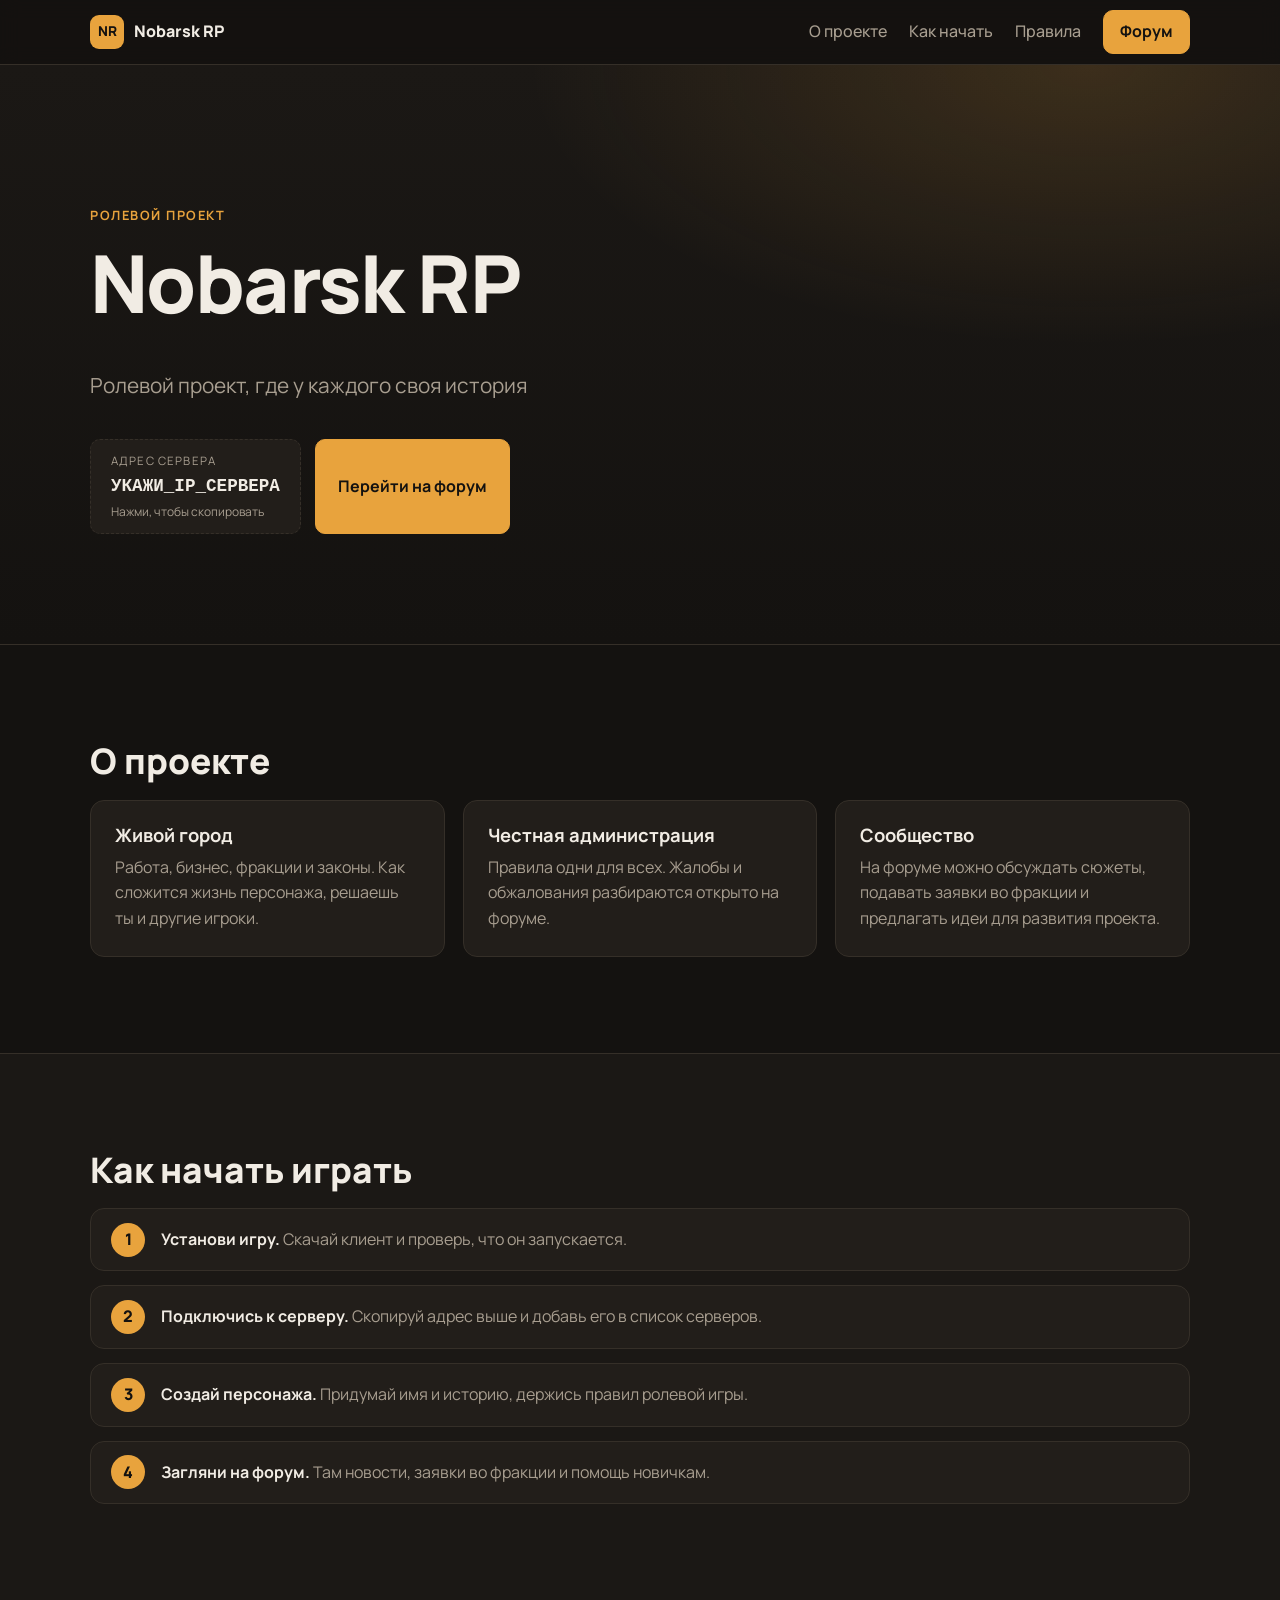
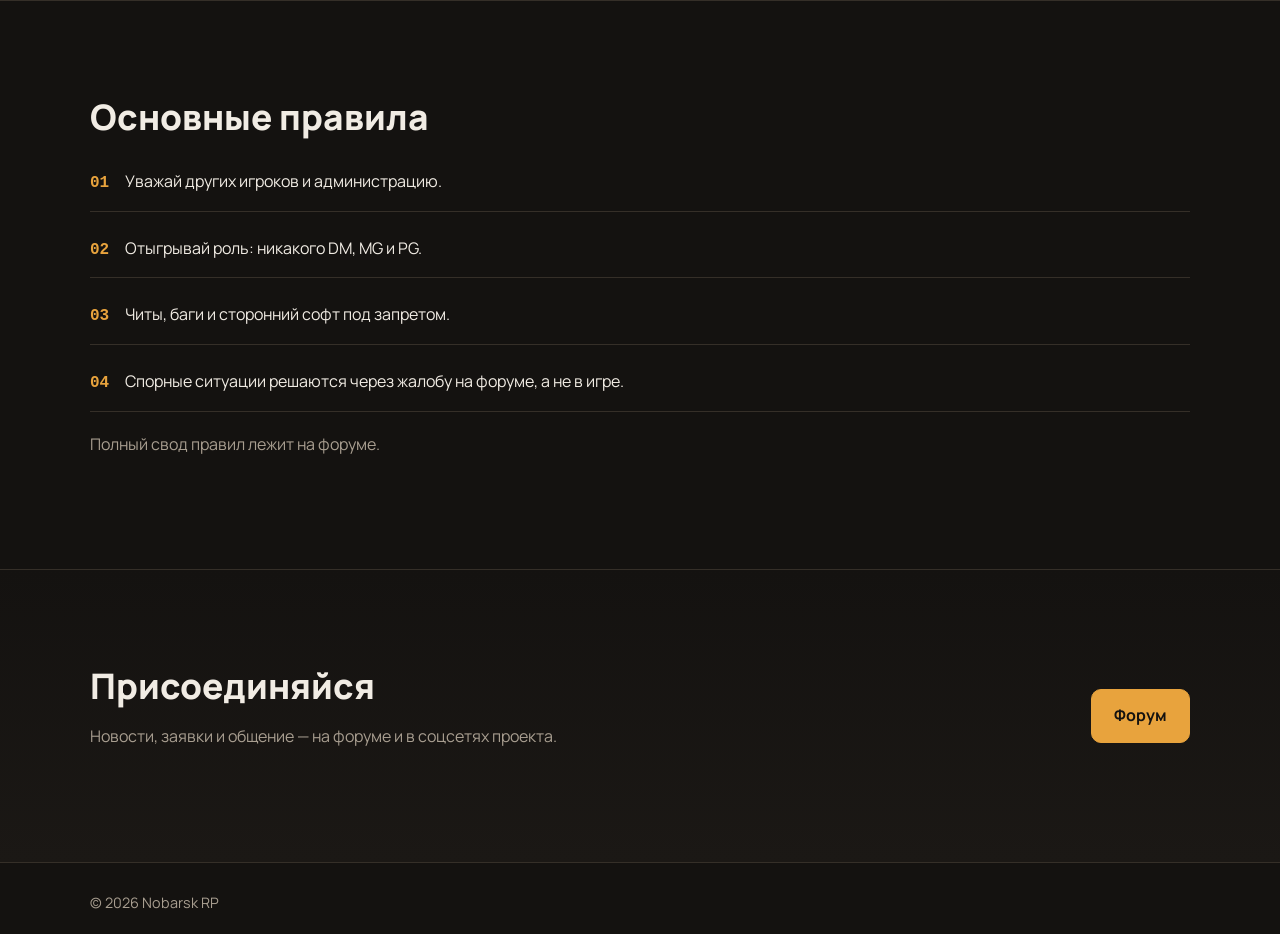
==== index.html @ a3a9c6b5 "Add Nobarsk RP landing page Static site for GitHub Pages: hero with copyable server address, about, " ====
<!doctype html>
<html lang="ru">
<head>
  <meta charset="utf-8">
  <meta name="viewport" content="width=device-width, initial-scale=1">
  <title>Nobarsk RP</title>
  <meta name="description" content="Nobarsk RP — ролевой проект. Правила, как начать играть, форум и сообщество.">
  <link rel="icon" href="data:image/svg+xml,<svg xmlns='http://www.w3.org/2000/svg' viewBox='0 0 32 32'><rect width='32' height='32' rx='7' fill='%23e8a33d'/><text x='16' y='22' font-family='Arial' font-weight='700' font-size='15' text-anchor='middle' fill='%23141210'>NR</text></svg>">
  <link rel="preconnect" href="https://fonts.googleapis.com">
  <link rel="preconnect" href="https://fonts.gstatic.com" crossorigin>
  <link href="https://fonts.googleapis.com/css2?family=Manrope:wght@400;500;700;800&display=swap" rel="stylesheet">
  <link rel="stylesheet" href="styles.css">
  <script src="config.js"></script>
</head>
<body>
  <header class="nav">
    <div class="wrap nav__inner">
      <a class="brand" href="#top"><span class="brand__mark">NR</span><span data-site="name">Nobarsk RP</span></a>
      <nav class="nav__links" aria-label="Разделы">
        <a href="#about">О проекте</a>
        <a href="#start">Как начать</a>
        <a href="#rules">Правила</a>
        <a class="btn btn--small" data-link="forum" href="#">Форум</a>
      </nav>
    </div>
  </header>

  <main id="top">
    <section class="hero">
      <div class="wrap">
        <p class="eyebrow">Ролевой проект</p>
        <h1 data-site="name">Nobarsk RP</h1>
        <p class="hero__lead" data-site="tagline">Ролевой проект, где у каждого своя история</p>
        <div class="hero__actions">
          <button class="ip" type="button" id="copyIp" aria-label="Скопировать адрес сервера">
            <span class="ip__label">Адрес сервера</span>
            <span class="ip__value" data-site="serverIp">—</span>
            <span class="ip__hint" id="copyHint">Нажми, чтобы скопировать</span>
          </button>
          <a class="btn" data-link="forum" href="#">Перейти на форум</a>
        </div>
      </div>
    </section>

    <section id="about" class="section">
      <div class="wrap">
        <h2>О проекте</h2>
        <div class="grid">
          <article class="card">
            <h3>Живой город</h3>
            <p>Работа, бизнес, фракции и законы. Как сложится жизнь персонажа, решаешь ты и другие игроки.</p>
          </article>
          <article class="card">
            <h3>Честная администрация</h3>
            <p>Правила одни для всех. Жалобы и обжалования разбираются открыто на форуме.</p>
          </article>
          <article class="card">
            <h3>Сообщество</h3>
            <p>На форуме можно обсуждать сюжеты, подавать заявки во фракции и предлагать идеи для развития проекта.</p>
          </article>
        </div>
      </div>
    </section>

    <section id="start" class="section section--alt">
      <div class="wrap">
        <h2>Как начать играть</h2>
        <ol class="steps">
          <li><strong>Установи игру.</strong> Скачай клиент и проверь, что он запускается.</li>
          <li><strong>Подключись к серверу.</strong> Скопируй адрес выше и добавь его в список серверов.</li>
          <li><strong>Создай персонажа.</strong> Придумай имя и историю, держись правил ролевой игры.</li>
          <li><strong>Загляни на форум.</strong> Там новости, заявки во фракции и помощь новичкам.</li>
        </ol>
      </div>
    </section>

    <section id="rules" class="section">
      <div class="wrap">
        <h2>Основные правила</h2>
        <ul class="rules">
          <li><span>01</span>Уважай других игроков и администрацию.</li>
          <li><span>02</span>Отыгрывай роль: никакого DM, MG и PG.</li>
          <li><span>03</span>Читы, баги и сторонний софт под запретом.</li>
          <li><span>04</span>Спорные ситуации решаются через жалобу на форуме, а не в игре.</li>
        </ul>
        <p class="muted">Полный свод правил лежит на форуме.</p>
      </div>
    </section>

    <section class="section section--cta">
      <div class="wrap cta">
        <div>
          <h2>Присоединяйся</h2>
          <p class="muted">Новости, заявки и общение — на форуме и в соцсетях проекта.</p>
        </div>
        <div class="cta__links">
          <a class="btn" data-link="forum" href="#">Форум</a>
          <a class="btn btn--ghost" data-link="discord" href="#">Discord</a>
          <a class="btn btn--ghost" data-link="vk" href="#">ВКонтакте</a>
          <a class="btn btn--ghost" data-link="telegram" href="#">Telegram</a>
        </div>
      </div>
    </section>
  </main>

  <footer class="footer">
    <div class="wrap">© <span id="year"></span> <span data-site="name">Nobarsk RP</span></div>
  </footer>

  <script src="script.js"></script>
</body>
</html>
---- styles.css ----
:root {
  --bg: #141210;
  --bg-alt: #1b1815;
  --card: #221e1a;
  --line: #352f28;
  --text: #f1ece4;
  --muted: #a89e90;
  --accent: #e8a33d;
  --accent-ink: #141210;
  --radius: 14px;
}

* { box-sizing: border-box; }
html { scroll-behavior: smooth; }
body {
  margin: 0;
  background: var(--bg);
  color: var(--text);
  font-family: "Manrope", system-ui, sans-serif;
  line-height: 1.6;
  overflow-x: hidden;
}
a { color: inherit; }
h1, h2, h3 { line-height: 1.15; margin: 0 0 .5em; }
h2 { font-size: clamp(1.6rem, 3vw, 2.2rem); font-weight: 800; }
h3 { font-size: 1.15rem; }
.muted { color: var(--muted); }

.wrap { width: min(1100px, 100% - 32px); margin-inline: auto; }

/* Nav */
.nav {
  position: sticky; top: 0; z-index: 10;
  background: rgba(20, 18, 16, .85);
  backdrop-filter: blur(10px);
  border-bottom: 1px solid var(--line);
}
.nav__inner { display: flex; align-items: center; justify-content: space-between; gap: 16px; height: 64px; }
.brand { display: flex; align-items: center; gap: 10px; font-weight: 800; text-decoration: none; }
.brand__mark {
  display: grid; place-items: center; width: 34px; height: 34px; border-radius: 9px;
  background: var(--accent); color: var(--accent-ink); font-size: .85rem;
}
.nav__links { display: flex; align-items: center; gap: 22px; }
.nav__links a:not(.btn) { color: var(--muted); text-decoration: none; font-weight: 500; }
.nav__links a:not(.btn):hover { color: var(--text); }

/* Buttons */
.btn {
  display: inline-flex; align-items: center; justify-content: center;
  padding: 13px 22px; border-radius: 10px; border: 1px solid var(--accent);
  background: var(--accent); color: var(--accent-ink);
  font: inherit; font-weight: 700; text-decoration: none; cursor: pointer;
  transition: transform .15s, filter .15s;
}
.btn:hover { filter: brightness(1.08); transform: translateY(-1px); }
.btn--small { padding: 8px 16px; }
.btn--ghost { background: transparent; color: var(--text); border-color: var(--line); }
.btn--ghost:hover { border-color: var(--accent); }

/* Hero */
.hero {
  padding: clamp(64px, 12vw, 140px) 0 clamp(56px, 9vw, 110px);
  background:
    radial-gradient(800px 400px at 85% 0%, rgba(232, 163, 61, .16), transparent 70%),
    linear-gradient(180deg, var(--bg-alt), var(--bg));
  border-bottom: 1px solid var(--line);
}
.eyebrow { color: var(--accent); font-weight: 700; letter-spacing: .12em; text-transform: uppercase; font-size: .8rem; margin: 0 0 12px; }
.hero h1 { font-size: clamp(2.6rem, 8vw, 5rem); font-weight: 800; letter-spacing: -.02em; }
.hero__lead { font-size: clamp(1.05rem, 2vw, 1.3rem); color: var(--muted); max-width: 560px; margin: 0 0 36px; }
.hero__actions { display: flex; flex-wrap: wrap; gap: 14px; align-items: stretch; }

.ip {
  display: grid; text-align: left; gap: 2px;
  padding: 12px 20px; border-radius: 10px;
  background: var(--card); border: 1px dashed var(--line); color: var(--text);
  font: inherit; cursor: pointer; transition: border-color .15s;
}
.ip:hover { border-color: var(--accent); }
.ip__label { font-size: .72rem; color: var(--muted); text-transform: uppercase; letter-spacing: .1em; }
.ip__value { font-weight: 800; font-size: 1.1rem; font-family: ui-monospace, Consolas, monospace; word-break: break-all; }
.ip__hint { font-size: .75rem; color: var(--muted); }
.ip.is-copied { border-color: var(--accent); border-style: solid; }
.ip.is-copied .ip__hint { color: var(--accent); }

/* Sections */
.section { padding: clamp(56px, 8vw, 96px) 0; }
.section--alt { background: var(--bg-alt); border-block: 1px solid var(--line); }

.grid { display: grid; grid-template-columns: repeat(auto-fit, minmax(240px, 1fr)); gap: 18px; margin-top: 12px; }
.card { background: var(--card); border: 1px solid var(--line); border-radius: var(--radius); padding: 24px; }
.card p { color: var(--muted); margin: 0; }

.steps { list-style: none; counter-reset: s; padding: 0; margin: 12px 0 0; display: grid; gap: 14px; }
.steps li {
  counter-increment: s; position: relative;
  padding: 18px 20px 18px 70px; background: var(--card);
  border: 1px solid var(--line); border-radius: var(--radius); color: var(--muted);
}
.steps li strong { color: var(--text); }
.steps li::before {
  content: counter(s); position: absolute; left: 20px; top: 50%; transform: translateY(-50%);
  width: 34px; height: 34px; border-radius: 50%; display: grid; place-items: center;
  background: var(--accent); color: var(--accent-ink); font-weight: 800;
}

.rules { list-style: none; padding: 0; margin: 12px 0 20px; display: grid; gap: 10px; }
.rules li { display: flex; gap: 16px; align-items: baseline; padding: 14px 0; border-bottom: 1px solid var(--line); }
.rules span { color: var(--accent); font-weight: 800; font-family: ui-monospace, Consolas, monospace; }

.section--cta { background: linear-gradient(180deg, var(--bg), var(--bg-alt)); border-top: 1px solid var(--line); }
.cta { display: flex; flex-wrap: wrap; justify-content: space-between; align-items: center; gap: 24px; }
.cta__links { display: flex; flex-wrap: wrap; gap: 12px; }

.footer { padding: 28px 0; color: var(--muted); font-size: .9rem; border-top: 1px solid var(--line); }

[hidden] { display: none !important; }

@media (max-width: 640px) {
  .nav__links a:not(.btn) { display: none; }
  .hero__actions > * { width: 100%; }
  .cta__links > * { flex: 1 1 140px; }
}
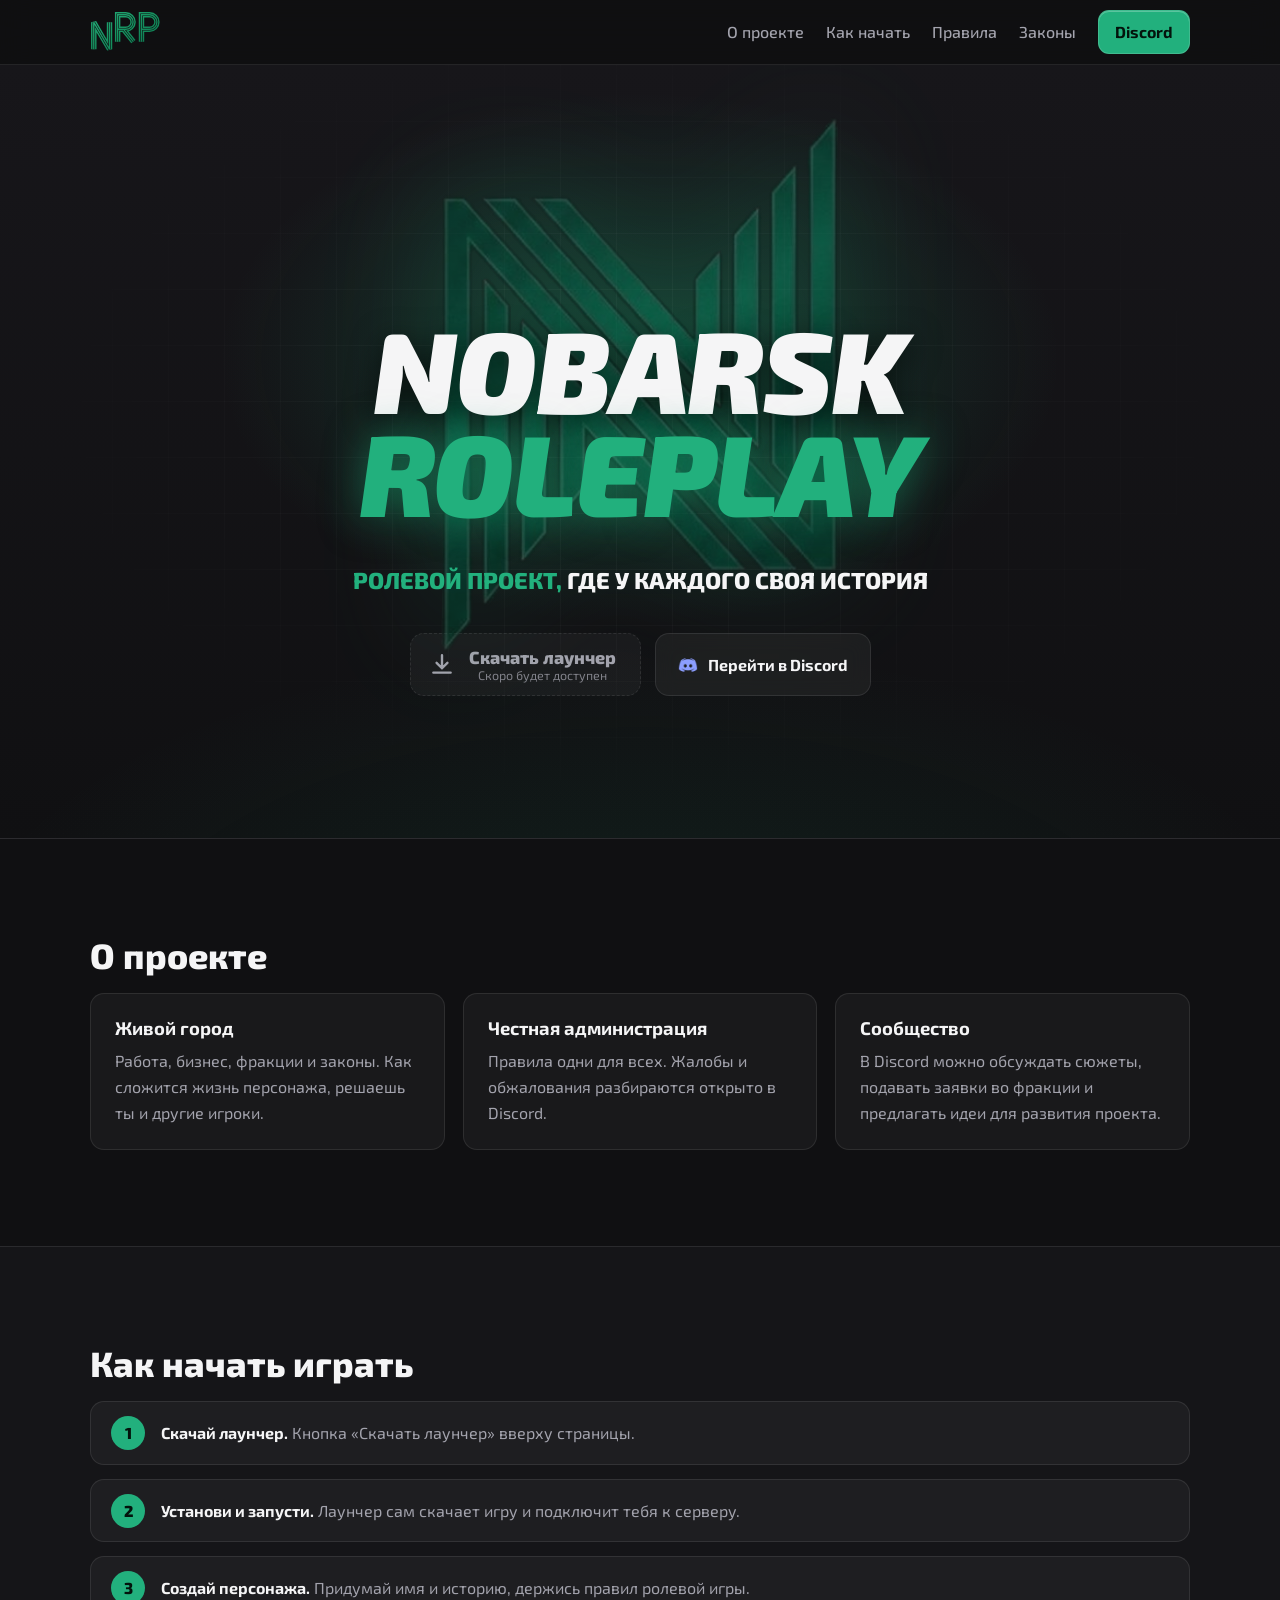
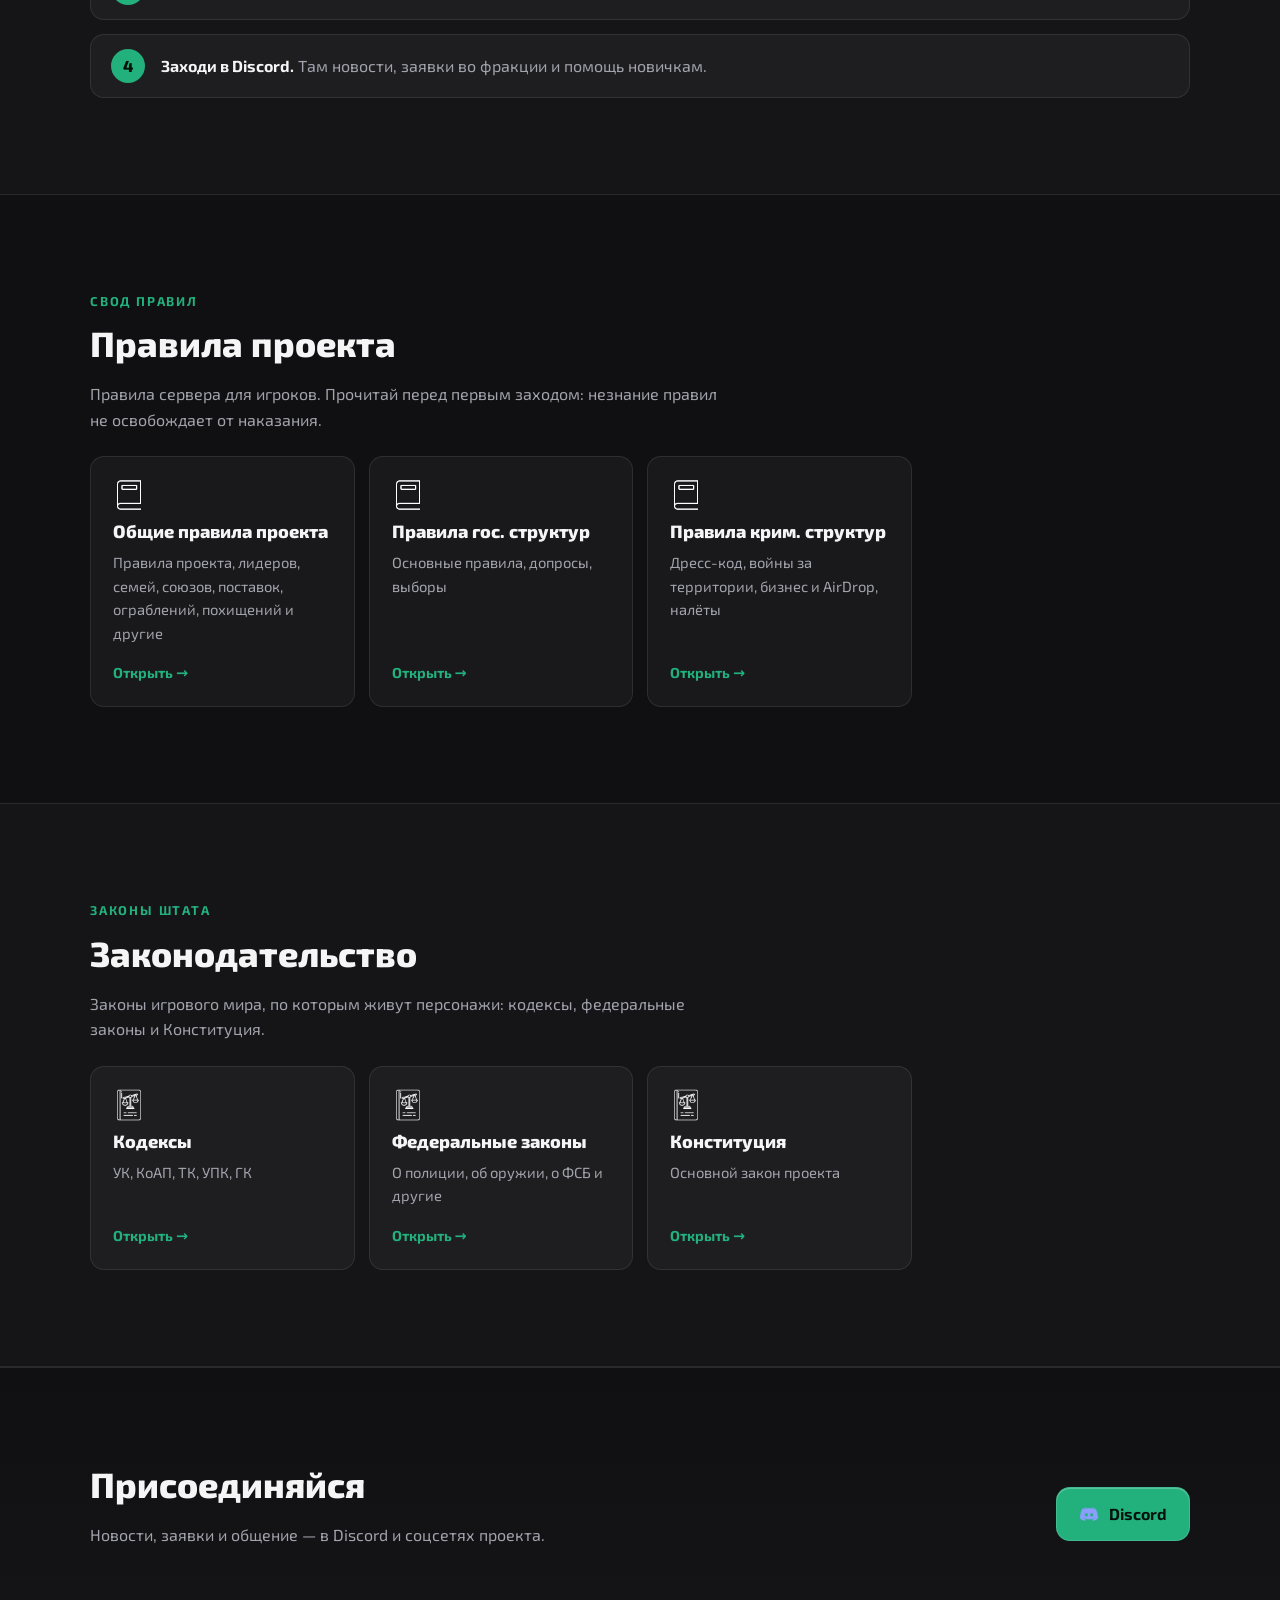
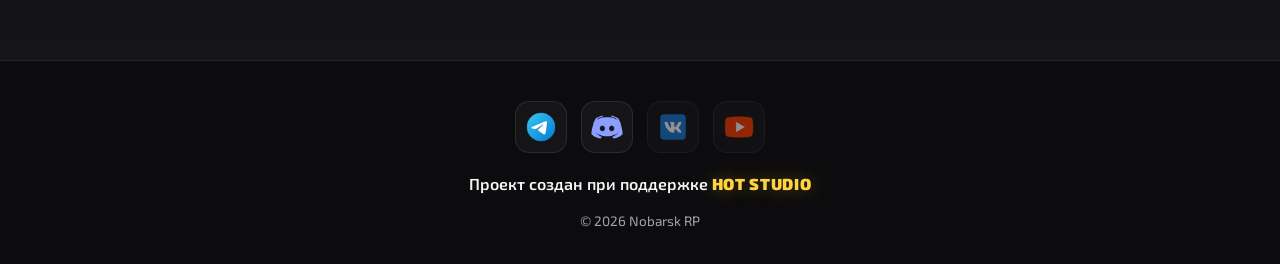
==== commit 4c155844: "Add rules and laws sections, redesign in logo colors - Rules: general, state and criminal sections, " ====
--- a/index.html
+++ b/index.html
@@ -4,23 +4,24 @@
   <meta charset="utf-8">
   <meta name="viewport" content="width=device-width, initial-scale=1">
   <title>Nobarsk RP</title>
-  <meta name="description" content="Nobarsk RP — ролевой проект. Правила, как начать играть, форум и сообщество.">
-  <link rel="icon" href="data:image/svg+xml,<svg xmlns='http://www.w3.org/2000/svg' viewBox='0 0 32 32'><rect width='32' height='32' rx='7' fill='%23e8a33d'/><text x='16' y='22' font-family='Arial' font-weight='700' font-size='15' text-anchor='middle' fill='%23141210'>NR</text></svg>">
+  <meta name="description" content="Nobarsk RP — ролевой проект. Правила, законы, как начать играть, Discord и сообщество.">
+  <link rel="icon" type="image/png" href="img/favicon.png">
   <link rel="preconnect" href="https://fonts.googleapis.com">
   <link rel="preconnect" href="https://fonts.gstatic.com" crossorigin>
-  <link href="https://fonts.googleapis.com/css2?family=Manrope:wght@400;500;700;800&display=swap" rel="stylesheet">
+  <link href="https://fonts.googleapis.com/css2?family=Exo+2:ital,wght@0,400;0,500;0,600;0,700;0,800;0,900;1,800;1,900&display=swap" rel="stylesheet">
   <link rel="stylesheet" href="styles.css">
   <script src="config.js"></script>
 </head>
 <body>
   <header class="nav">
     <div class="wrap nav__inner">
-      <a class="brand" href="#top"><span class="brand__mark">NR</span><span data-site="name">Nobarsk RP</span></a>
+      <a class="brand" aria-label="Nobarsk RP — на главную" href="#top"><img class="brand__nrp" src="img/nrp.svg" alt="NRP — Nobarsk RP"></a>
       <nav class="nav__links" aria-label="Разделы">
         <a href="#about">О проекте</a>
         <a href="#start">Как начать</a>
-        <a href="#rules">Правила</a>
-        <a class="btn btn--small" data-link="forum" href="#">Форум</a>
+        <a href="rules.html">Правила</a>
+        <a href="laws.html">Законы</a>
+        <a class="btn btn--small" data-link="discord" href="#">Discord</a>
       </nav>
     </div>
   </header>
@@ -28,16 +29,20 @@
   <main id="top">
     <section class="hero">
       <div class="wrap">
-        <p class="eyebrow">Ролевой проект</p>
-        <h1 data-site="name">Nobarsk RP</h1>
-        <p class="hero__lead" data-site="tagline">Ролевой проект, где у каждого своя история</p>
+        <div class="hero__brand">
+          <img class="hero__logo" src="img/logo.png" alt="" aria-hidden="true">
+          <h1><span>Nobarsk</span><span class="accent">Roleplay</span></h1>
+        </div>
+        <p class="hero__lead"><span class="accent">Ролевой проект,</span> где у каждого своя история</p>
         <div class="hero__actions">
-          <button class="ip" type="button" id="copyIp" aria-label="Скопировать адрес сервера">
-            <span class="ip__label">Адрес сервера</span>
-            <span class="ip__value" data-site="serverIp">—</span>
-            <span class="ip__hint" id="copyHint">Нажми, чтобы скопировать</span>
-          </button>
-          <a class="btn" data-link="forum" href="#">Перейти на форум</a>
+          <a class="download" id="launcherBtn" href="#">
+            <svg class="download__icon" viewBox="0 0 24 24" aria-hidden="true"><path d="M12 3v12m0 0-5-5m5 5 5-5M4 19h16" fill="none" stroke="currentColor" stroke-width="2.2" stroke-linecap="round" stroke-linejoin="round"/></svg>
+            <span class="download__text">
+              <span class="download__title">Скачать лаунчер</span>
+              <span class="download__note" id="launcherNote"></span>
+            </span>
+          </a>
+          <a class="btn btn--ghost" data-link="discord" href="#"><img src="img/discord.png" alt="" class="btn__ico">Перейти в Discord</a>
         </div>
       </div>
     </section>
@@ -52,11 +57,11 @@
           </article>
           <article class="card">
             <h3>Честная администрация</h3>
-            <p>Правила одни для всех. Жалобы и обжалования разбираются открыто на форуме.</p>
+            <p>Правила одни для всех. Жалобы и обжалования разбираются открыто в Discord.</p>
           </article>
           <article class="card">
             <h3>Сообщество</h3>
-            <p>На форуме можно обсуждать сюжеты, подавать заявки во фракции и предлагать идеи для развития проекта.</p>
+            <p>В Discord можно обсуждать сюжеты, подавать заявки во фракции и предлагать идеи для развития проекта.</p>
           </article>
         </div>
       </div>
@@ -66,24 +71,37 @@
       <div class="wrap">
         <h2>Как начать играть</h2>
         <ol class="steps">
-          <li><strong>Установи игру.</strong> Скачай клиент и проверь, что он запускается.</li>
-          <li><strong>Подключись к серверу.</strong> Скопируй адрес выше и добавь его в список серверов.</li>
+          <li><strong>Скачай лаунчер.</strong> Кнопка «Скачать лаунчер» вверху страницы.</li>
+          <li><strong>Установи и запусти.</strong> Лаунчер сам скачает игру и подключит тебя к серверу.</li>
           <li><strong>Создай персонажа.</strong> Придумай имя и историю, держись правил ролевой игры.</li>
-          <li><strong>Загляни на форум.</strong> Там новости, заявки во фракции и помощь новичкам.</li>
+          <li><strong>Заходи в Discord.</strong> Там новости, заявки во фракции и помощь новичкам.</li>
         </ol>
       </div>
     </section>
 
     <section id="rules" class="section">
       <div class="wrap">
-        <h2>Основные правила</h2>
-        <ul class="rules">
-          <li><span>01</span>Уважай других игроков и администрацию.</li>
-          <li><span>02</span>Отыгрывай роль: никакого DM, MG и PG.</li>
-          <li><span>03</span>Читы, баги и сторонний софт под запретом.</li>
-          <li><span>04</span>Спорные ситуации решаются через жалобу на форуме, а не в игре.</li>
-        </ul>
-        <p class="muted">Полный свод правил лежит на форуме.</p>
+        <p class="eyebrow">Свод правил</p>
+        <h2>Правила проекта</h2>
+        <p class="muted section-lead">Правила сервера для игроков. Прочитай перед первым заходом: незнание правил не освобождает от наказания.</p>
+        <div class="doc-cards">
+          <a class="doc-card" href="rules.html#opp"><span class="doc-card__icon"><img class="book-ico" src="img/book.png" alt=""></span><span class="doc-card__title">Общие правила проекта</span><span class="doc-card__lead muted">Правила проекта, лидеров, семей, союзов, поставок, ограблений, похищений и другие</span><span class="doc-card__go">Открыть →</span></a>
+          <a class="doc-card" href="rules.html#pgo"><span class="doc-card__icon"><img class="book-ico" src="img/book.png" alt=""></span><span class="doc-card__title">Правила гос. структур</span><span class="doc-card__lead muted">Основные правила, допросы, выборы</span><span class="doc-card__go">Открыть →</span></a>
+          <a class="doc-card" href="rules.html#pko"><span class="doc-card__icon"><img class="book-ico" src="img/book.png" alt=""></span><span class="doc-card__title">Правила крим. структур</span><span class="doc-card__lead muted">Дресс-код, войны за территории, бизнес и AirDrop, налёты</span><span class="doc-card__go">Открыть →</span></a>
+        </div>
+      </div>
+    </section>
+
+    <section id="laws" class="section section--alt">
+      <div class="wrap">
+        <p class="eyebrow">Законы штата</p>
+        <h2>Законодательство</h2>
+        <p class="muted section-lead">Законы игрового мира, по которым живут персонажи: кодексы, федеральные законы и Конституция.</p>
+        <div class="doc-cards">
+          <a class="doc-card" href="laws.html#kod"><span class="doc-card__icon"><img class="book-ico" src="img/law-book.png" alt=""></span><span class="doc-card__title">Кодексы</span><span class="doc-card__lead muted">УК, КоАП, ТК, УПК, ГК</span><span class="doc-card__go">Открыть →</span></a>
+          <a class="doc-card" href="laws.html#fz"><span class="doc-card__icon"><img class="book-ico" src="img/law-book.png" alt=""></span><span class="doc-card__title">Федеральные законы</span><span class="doc-card__lead muted">О полиции, об оружии, о ФСБ и другие</span><span class="doc-card__go">Открыть →</span></a>
+          <a class="doc-card" href="laws.html#konst"><span class="doc-card__icon"><img class="book-ico" src="img/law-book.png" alt=""></span><span class="doc-card__title">Конституция</span><span class="doc-card__lead muted">Основной закон проекта</span><span class="doc-card__go">Открыть →</span></a>
+        </div>
       </div>
     </section>
 
@@ -91,21 +109,16 @@
       <div class="wrap cta">
         <div>
           <h2>Присоединяйся</h2>
-          <p class="muted">Новости, заявки и общение — на форуме и в соцсетях проекта.</p>
+          <p class="muted">Новости, заявки и общение — в Discord и соцсетях проекта.</p>
         </div>
         <div class="cta__links">
-          <a class="btn" data-link="forum" href="#">Форум</a>
-          <a class="btn btn--ghost" data-link="discord" href="#">Discord</a>
-          <a class="btn btn--ghost" data-link="vk" href="#">ВКонтакте</a>
-          <a class="btn btn--ghost" data-link="telegram" href="#">Telegram</a>
+          <a class="btn" data-link="discord" href="#"><img src="img/discord.png" alt="" class="btn__ico">Discord</a>
         </div>
       </div>
     </section>
   </main>
 
-  <footer class="footer">
-    <div class="wrap">© <span id="year"></span> <span data-site="name">Nobarsk RP</span></div>
-  </footer>
+  <footer class="footer" id="site-footer"></footer>
 
   <script src="script.js"></script>
 </body>
--- a/styles.css
+++ b/styles.css
@@ -1,12 +1,12 @@
 :root {
-  --bg: #141210;
-  --bg-alt: #1b1815;
-  --card: #221e1a;
-  --line: #352f28;
-  --text: #f1ece4;
-  --muted: #a89e90;
-  --accent: #e8a33d;
-  --accent-ink: #141210;
+  --bg: #101012;
+  --bg-alt: #151518;
+  --card: rgba(255, 255, 255, .04);
+  --line: rgba(255, 255, 255, .09);
+  --text: #f5f5f6;
+  --muted: #a3a3ad;
+  --accent: #22b07d;
+  --accent-ink: #03130c;
   --radius: 14px;
 }
 
@@ -16,7 +16,7 @@
   margin: 0;
   background: var(--bg);
   color: var(--text);
-  font-family: "Manrope", system-ui, sans-serif;
+  font-family: "Exo 2", "Segoe UI", system-ui, sans-serif;
   line-height: 1.6;
   overflow-x: hidden;
 }
@@ -31,8 +31,9 @@
 /* Nav */
 .nav {
   position: sticky; top: 0; z-index: 10;
-  background: rgba(20, 18, 16, .85);
-  backdrop-filter: blur(10px);
+  background: rgba(16, 16, 18, .6);
+  backdrop-filter: blur(16px) saturate(1.3);
+  -webkit-backdrop-filter: blur(16px) saturate(1.3);
   border-bottom: 1px solid var(--line);
 }
 .nav__inner { display: flex; align-items: center; justify-content: space-between; gap: 16px; height: 64px; }
@@ -48,41 +49,230 @@
 /* Buttons */
 .btn {
   display: inline-flex; align-items: center; justify-content: center;
-  padding: 13px 22px; border-radius: 10px; border: 1px solid var(--accent);
+  padding: 13px 22px; border-radius: 14px; border: 1px solid rgba(255, 255, 255, .14);
   background: var(--accent); color: var(--accent-ink);
   font: inherit; font-weight: 700; text-decoration: none; cursor: pointer;
-  transition: transform .15s, filter .15s;
+  box-shadow: inset 0 1px 0 rgba(255, 255, 255, .25);
+  transition: transform .15s, filter .15s, background .15s;
 }
 .btn:hover { filter: brightness(1.08); transform: translateY(-1px); }
-.btn--small { padding: 8px 16px; }
-.btn--ghost { background: transparent; color: var(--text); border-color: var(--line); }
-.btn--ghost:hover { border-color: var(--accent); }
+.btn--small { padding: 8px 16px; border-radius: 11px; }
+.btn--ghost {
+  background: rgba(255, 255, 255, .05); color: var(--text); border-color: var(--line);
+  backdrop-filter: blur(10px); -webkit-backdrop-filter: blur(10px); box-shadow: none;
+}
+.btn--ghost:hover { background: rgba(255, 255, 255, .09); border-color: rgba(34, 176, 125, .5); }
 
 /* Hero */
 .hero {
-  padding: clamp(64px, 12vw, 140px) 0 clamp(56px, 9vw, 110px);
+  position: relative; overflow: hidden; text-align: center;
+  min-height: min(86vh, 820px); display: grid; align-items: center;
+  padding: clamp(72px, 12vw, 140px) 0 clamp(64px, 10vw, 120px);
   background:
-    radial-gradient(800px 400px at 85% 0%, rgba(232, 163, 61, .16), transparent 70%),
-    linear-gradient(180deg, var(--bg-alt), var(--bg));
+    radial-gradient(600px 380px at 50% 38%, rgba(26, 160, 112, .26), transparent 70%),
+    radial-gradient(1000px 500px at 50% 120%, rgba(26, 160, 112, .12), transparent 70%),
+    linear-gradient(180deg, #17161a, var(--bg));
   border-bottom: 1px solid var(--line);
 }
-.eyebrow { color: var(--accent); font-weight: 700; letter-spacing: .12em; text-transform: uppercase; font-size: .8rem; margin: 0 0 12px; }
-.hero h1 { font-size: clamp(2.6rem, 8vw, 5rem); font-weight: 800; letter-spacing: -.02em; }
-.hero__lead { font-size: clamp(1.05rem, 2vw, 1.3rem); color: var(--muted); max-width: 560px; margin: 0 0 36px; }
-.hero__actions { display: flex; flex-wrap: wrap; gap: 14px; align-items: stretch; }
-
-.ip {
-  display: grid; text-align: left; gap: 2px;
-  padding: 12px 20px; border-radius: 10px;
-  background: var(--card); border: 1px dashed var(--line); color: var(--text);
-  font: inherit; cursor: pointer; transition: border-color .15s;
-}
-.ip:hover { border-color: var(--accent); }
-.ip__label { font-size: .72rem; color: var(--muted); text-transform: uppercase; letter-spacing: .1em; }
-.ip__value { font-weight: 800; font-size: 1.1rem; font-family: ui-monospace, Consolas, monospace; word-break: break-all; }
-.ip__hint { font-size: .75rem; color: var(--muted); }
-.ip.is-copied { border-color: var(--accent); border-style: solid; }
-.ip.is-copied .ip__hint { color: var(--accent); }
+/* Сетка-«город» на фоне */
+.hero::before {
+  content: ""; position: absolute; inset: 0; pointer-events: none;
+  background-image:
+    linear-gradient(rgba(255, 255, 255, .035) 1px, transparent 1px),
+    linear-gradient(90deg, rgba(255, 255, 255, .035) 1px, transparent 1px);
+  background-size: 56px 56px;
+  mask-image: radial-gradient(ellipse at 50% 45%, #000 20%, transparent 70%);
+  -webkit-mask-image: radial-gradient(ellipse at 50% 45%, #000 20%, transparent 70%);
+}
+.hero > .wrap { position: relative; }
+.eyebrow { color: var(--accent); font-weight: 700; letter-spacing: .14em; text-transform: uppercase; font-size: .8rem; margin: 0 0 12px; }
+.hero h1 {
+  font-size: clamp(3rem, 11vw, 7.2rem); font-weight: 900; font-style: italic;
+  text-transform: uppercase; line-height: .9; letter-spacing: -.01em; margin-bottom: 22px;
+}
+.hero h1 span { display: block; }
+.hero h1 .accent { color: var(--accent); text-shadow: 0 0 40px rgba(26, 160, 112, .55); }
+.hero__lead {
+  font-size: clamp(1.05rem, 2.2vw, 1.45rem); font-weight: 800; text-transform: uppercase;
+  color: var(--text); max-width: 640px; margin: 0 auto 38px; line-height: 1.25;
+}
+.hero__lead .accent { color: var(--accent); }
+.hero__actions { display: flex; flex-wrap: wrap; gap: 14px; align-items: stretch; justify-content: center; }
+
+.download {
+  display: inline-flex; align-items: center; gap: 14px;
+  padding: 12px 24px 12px 18px; border-radius: 14px;
+  background: var(--accent); color: var(--accent-ink); text-decoration: none;
+  box-shadow: 0 8px 30px rgba(34, 176, 125, .25);
+  transition: transform .15s, filter .15s;
+}
+.download:hover { filter: brightness(1.08); transform: translateY(-1px); }
+.download__icon { width: 26px; height: 26px; flex: none; }
+.download__text { display: grid; line-height: 1.25; }
+.download__title { font-weight: 800; font-size: 1.1rem; }
+.download__note { font-size: .78rem; opacity: .75; }
+.download.is-disabled {
+  background: var(--card); color: var(--muted); border: 1px dashed var(--line);
+  box-shadow: none; cursor: not-allowed; filter: none; transform: none;
+}
+
+.teaser {
+  display: flex; flex-wrap: wrap; justify-content: space-between; align-items: center; gap: 20px;
+  padding: 32px; background: var(--card); border: 1px solid var(--line); border-radius: var(--radius);
+}
+.teaser p { margin: 0; }
+.section-lead { margin: 0 0 24px; max-width: 640px; }
+
+/* Rules & laws pages */
+.page-head { padding: clamp(40px, 7vw, 80px) 0 clamp(32px, 5vw, 48px); border-bottom: 1px solid var(--line); background: var(--bg-alt); }
+.page-head h1 { font-size: clamp(2rem, 6vw, 3.4rem); font-weight: 800; display: flex; gap: 14px; align-items: center; flex-wrap: wrap; }
+.page-head p { margin: 0; max-width: 680px; }
+.h-icon { font-size: .8em; }
+.back {
+  display: inline-block; margin-bottom: 22px; padding: 8px 14px; border-radius: 9px;
+  border: 1px solid var(--line); color: var(--muted); text-decoration: none; font-weight: 600; font-size: .92rem;
+}
+.back:hover { color: var(--text); border-color: var(--accent); }
+.crumbs a { color: inherit; text-decoration: none; }
+.crumbs a:hover { text-decoration: underline; }
+.doc-body { padding-top: clamp(32px, 5vw, 56px); }
+
+.intro {
+  display: flex; gap: 18px; align-items: flex-start; margin-bottom: 32px;
+  padding: 24px; border-radius: var(--radius);
+  background: linear-gradient(135deg, rgba(34, 176, 125, .1), transparent 60%), var(--card);
+  border: 1px solid var(--line); border-left: 3px solid var(--accent);
+}
+.intro__icon { font-size: 1.8rem; line-height: 1; }
+.intro h2 { font-size: 1.15rem; margin-bottom: 6px; }
+.intro p { margin: 0; color: var(--muted); }
+
+.doc-cards { display: grid; grid-template-columns: repeat(auto-fill, minmax(260px, 1fr)); gap: 14px; }
+.doc-card {
+  display: flex; flex-direction: column; gap: 8px; min-height: 150px;
+  padding: 22px; border-radius: var(--radius); text-decoration: none;
+  background: var(--card); border: 1px solid var(--line);
+  transition: border-color .15s, transform .15s;
+}
+.doc-card:hover { border-color: var(--accent); transform: translateY(-2px); }
+.doc-card { position: relative; }
+.doc-card.is-locked { cursor: not-allowed; opacity: .55; filter: grayscale(.6); }
+.doc-card.is-locked:hover { border-color: var(--line); transform: none; }
+.doc-card.is-locked .doc-card__go { color: var(--muted); }
+.doc-card__lock {
+  position: absolute; top: 16px; right: 16px;
+  width: 36px; height: 36px; display: grid; place-items: center; border-radius: 10px;
+  background: rgba(255, 255, 255, .06); border: 1px solid var(--line);
+}
+/* Замочек (чёрный на прозрачном) — делаем светлым */
+.lock-ico { width: 18px; height: 18px; filter: invert(1); opacity: .9; }
+.doc-card__list .lock-ico { width: 12px; height: 12px; margin-right: 6px; vertical-align: -1px; }
+/* Логотип Nobarsk */
+.brand__logo { width: 36px; height: 36px; object-fit: contain; }
+.brand__nrp { height: 42px; width: auto; display: block; transition: filter .2s; }
+.brand:hover .brand__nrp { filter: brightness(1.2) drop-shadow(0 0 8px rgba(26, 160, 112, .5)); }
+/* Логотип позади надписи NOBARSK ROLEPLAY */
+.hero__brand {
+  position: relative; display: grid; place-items: center;
+  padding: clamp(40px, 8vw, 90px) 0 clamp(8px, 2vw, 20px);
+}
+.hero__logo {
+  position: absolute; left: 50%; top: 50%; transform: translate(-50%, -50%);
+  width: clamp(260px, 52vw, 560px); height: auto; z-index: 0; pointer-events: none;
+  opacity: .55;
+  filter: drop-shadow(0 0 60px rgba(30, 160, 110, .45));
+}
+.hero__brand h1 { position: relative; z-index: 1; margin-bottom: 0; text-shadow: 0 6px 30px rgba(0, 0, 0, .6); }
+.hero__brand + .hero__lead { margin-top: 22px; position: relative; z-index: 1; }
+/* Иконка книги (чёрная на прозрачном) — делаем светлой */
+.book-ico { width: 1em; height: 1em; display: inline-block; vertical-align: -0.1em; filter: invert(1); }
+.doc-card__icon .book-ico { width: 32px; height: 32px; }
+.intro__icon .book-ico { width: 30px; height: 30px; }
+.h-icon .book-ico { width: .85em; height: .85em; }
+.sheet__book { display: block; width: 84px; height: 84px; margin: 14px auto 22px; filter: invert(1); }
+.doc-card__icon { font-size: 1.7rem; line-height: 1; }
+.doc-card__title { font-weight: 800; font-size: 1.12rem; line-height: 1.3; }
+.doc-card__list { list-style: none; padding: 0; margin: 2px 0 0; color: var(--muted); font-size: .9rem; display: grid; gap: 2px; }
+.doc-card__list li::before { content: "— "; opacity: .5; }
+.doc-card__list .more { opacity: .7; }
+.doc-card__list .more::before { content: ""; }
+.doc-card__lead { margin: 0; color: var(--muted); font-size: .92rem; }
+.doc-card__go { margin-top: auto; padding-top: 8px; color: var(--accent); font-weight: 700; font-size: .9rem; }
+.doc-cards--top { grid-template-columns: repeat(auto-fill, minmax(300px, 1fr)); }
+.doc-cards--top .doc-card { min-height: 220px; padding: 26px; }
+
+/* Лист документа (правила, законы) — в стиле форумного поста */
+.sheet {
+  background: #141416; border: 1px solid var(--line); border-radius: 6px;
+  padding: clamp(18px, 3vw, 28px) clamp(16px, 3vw, 32px) clamp(24px, 4vw, 40px);
+  font-family: "Segoe UI", Arial, system-ui, sans-serif; font-size: 15px; line-height: 1.55;
+}
+.sheet__head { text-align: center; padding: 18px 0 26px; border-bottom: 1px solid var(--line); margin-bottom: 4px; }
+/* Ромб-логотип; текст «NR» рисуется в ::after и повёрнут обратно */
+.sheet__logo {
+  position: relative; width: 78px; height: 78px; margin: 18px auto 30px;
+  font-family: "Exo 2", sans-serif; font-weight: 900; font-style: italic; font-size: 0; color: var(--accent-ink);
+  background: var(--accent); border-radius: 18px; transform: rotate(45deg);
+  box-shadow: 0 0 50px rgba(34, 176, 125, .35);
+}
+.sheet__head h1 {
+  font-family: "Exo 2", sans-serif; font-weight: 800; text-transform: uppercase;
+  font-size: clamp(1.4rem, 3.5vw, 2rem); letter-spacing: .03em; margin: 0;
+}
+.sheet__lead { margin: 10px auto 0; max-width: 620px; color: var(--muted); }
+.sheet__logo::after {
+  content: "NR"; position: absolute; inset: 0; display: grid; place-items: center;
+  transform: rotate(-45deg); font-size: 1.9rem;
+}
+.chapter {
+  font-family: "Exo 2", sans-serif; font-size: 1.25rem; font-weight: 700;
+  margin: 26px 0 14px; padding: 12px 0; border-block: 1px solid var(--line);
+}
+.sheet__head + .chapter { border-top: 0; margin-top: 4px; }
+.chapter span { color: var(--accent); font-weight: 800; }
+.page-head--doc { padding: 28px 0 0; border-bottom: 0; background: none; }
+.page-head--doc .crumbs { margin: 0; }
+.section.doc-body--doc { padding-top: 22px; }
+.clause { scroll-margin-top: 88px; margin: 0 0 16px; }
+.clause p { margin: 0; }
+.clause b { font-weight: 400; }
+.clause__sub { padding-left: 22px; margin-top: 12px !important; }
+.clause__note {
+  margin: 10px 0 0 22px !important; padding: 8px 12px; color: var(--muted); font-size: 14px;
+  border-left: 2px solid var(--line); background: rgba(255, 255, 255, .02);
+}
+.clause__empty { color: var(--muted); font-style: italic; opacity: .7; padding-left: 22px; }
+/* Подпункты: вложенные («1)», «а)»), маркеры и абзацы без номера */
+.clause__sub--l1 { padding-left: 44px !important; }
+.clause__sub--l2 { padding-left: 66px !important; }
+.clause__sub--plain { padding-left: 22px; }
+/* Оглавление большого документа */
+.toc-box { margin: 18px 0 8px; border: 1px solid var(--line); border-radius: 8px; background: rgba(255, 255, 255, .02); }
+.toc-box summary { cursor: pointer; padding: 12px 16px; font-family: "Exo 2", sans-serif; font-weight: 700; color: var(--accent); }
+.toc-box ol { margin: 0; padding: 0 16px 14px 36px; display: grid; gap: 4px; }
+.toc-box button { background: none; border: 0; padding: 2px 0; color: var(--muted); font: inherit; text-align: left; cursor: pointer; }
+.toc-box button:hover { color: var(--text); text-decoration: underline; }
+.chapter { scroll-margin-top: 84px; }
+.sheet--loading { text-align: center; color: var(--muted); padding: 60px 20px; }
+/* Статьи с текстом отдельным абзацем (Конституция) */
+.clause--block { margin-bottom: 22px; }
+.clause__head { display: block; font-weight: 700 !important; color: var(--text); }
+.clause__text { margin-top: 6px !important; color: #d9d9de; }
+.sheet__emblem { display: block; width: clamp(140px, 22vw, 210px); height: auto; margin: 6px auto 20px; }
+.clause__para { margin: 0 0 16px; color: var(--muted); font-style: italic; }
+.punish { color: #ff3b47; }
+.clause:target { animation: flash 1.6s ease-out; }
+@keyframes flash { from { background: rgba(34, 176, 125, .15); } to { background: transparent; } }
+
+.pager { display: grid; grid-template-columns: 1fr 1fr; gap: 14px; margin-top: 40px; }
+.pager a {
+  display: grid; gap: 2px; padding: 16px 18px; border-radius: 10px; text-decoration: none;
+  border: 1px solid var(--line); font-weight: 700;
+}
+.pager a:hover { border-color: var(--accent); }
+.pager small { color: var(--muted); font-weight: 500; }
+.pager__next { text-align: right; }
+.nav__links a.is-active { color: var(--text) !important; }
 
 /* Sections */
 .section { padding: clamp(56px, 8vw, 96px) 0; }
@@ -105,20 +295,42 @@
   background: var(--accent); color: var(--accent-ink); font-weight: 800;
 }
 
-.rules { list-style: none; padding: 0; margin: 12px 0 20px; display: grid; gap: 10px; }
-.rules li { display: flex; gap: 16px; align-items: baseline; padding: 14px 0; border-bottom: 1px solid var(--line); }
-.rules span { color: var(--accent); font-weight: 800; font-family: ui-monospace, Consolas, monospace; }
-
 .section--cta { background: linear-gradient(180deg, var(--bg), var(--bg-alt)); border-top: 1px solid var(--line); }
 .cta { display: flex; flex-wrap: wrap; justify-content: space-between; align-items: center; gap: 24px; }
 .cta__links { display: flex; flex-wrap: wrap; gap: 12px; }
 
-.footer { padding: 28px 0; color: var(--muted); font-size: .9rem; border-top: 1px solid var(--line); }
+.footer { padding: 40px 0 32px; color: var(--muted); font-size: .9rem; border-top: 1px solid var(--line); background: #0c0c0e; }
+.footer__inner { display: grid; justify-items: center; gap: 14px; text-align: center; }
+.footer__social { display: flex; gap: 14px; flex-wrap: wrap; justify-content: center; }
+.social {
+  display: grid; place-items: center; width: 52px; height: 52px; border-radius: 14px;
+  background: rgba(255, 255, 255, .04); border: 1px solid var(--line);
+  transition: transform .15s, border-color .15s, background .15s;
+}
+.social img { width: 34px; height: 34px; object-fit: contain; }
+.social:hover { transform: translateY(-2px); border-color: rgba(34, 176, 125, .5); background: rgba(255, 255, 255, .08); }
+.footer__studio { margin: 4px 0 0; font-size: 1rem; color: var(--text); font-weight: 600; }
+.footer__studio span { color: #ffd23f; font-weight: 900; letter-spacing: .04em; text-shadow: 0 0 18px rgba(255, 210, 63, .35); }
+.footer__copy { margin: 0; font-size: .85rem; }
+
+/* Кнопка/ссылка, для которой ещё нет адреса */
+.is-soon { cursor: not-allowed; opacity: .55; }
+.is-soon:hover { transform: none; filter: none; }
+.btn__ico { width: 20px; height: 20px; margin-right: 10px; object-fit: contain; }
 
 [hidden] { display: none !important; }
 
 @media (max-width: 640px) {
-  .nav__links a:not(.btn) { display: none; }
-  .hero__actions > * { width: 100%; }
+  .nav__links { gap: 14px; }
+  .nav__links a[href*="#about"], .nav__links a[href*="#start"] { display: none; }
+  .brand > span:last-child { display: none; }
+  .hero { min-height: 0; }
+  .hero__actions > * { width: 100%; justify-content: center; }
+  .sheet { font-size: 14.5px; }
+  .clause__sub, .clause__empty { padding-left: 14px; }
+  .clause__note { margin-left: 14px !important; }
+  .pager { grid-template-columns: 1fr; }
+  .intro { flex-direction: column; gap: 10px; padding: 20px; }
+  .teaser { padding: 24px; }
   .cta__links > * { flex: 1 1 140px; }
 }
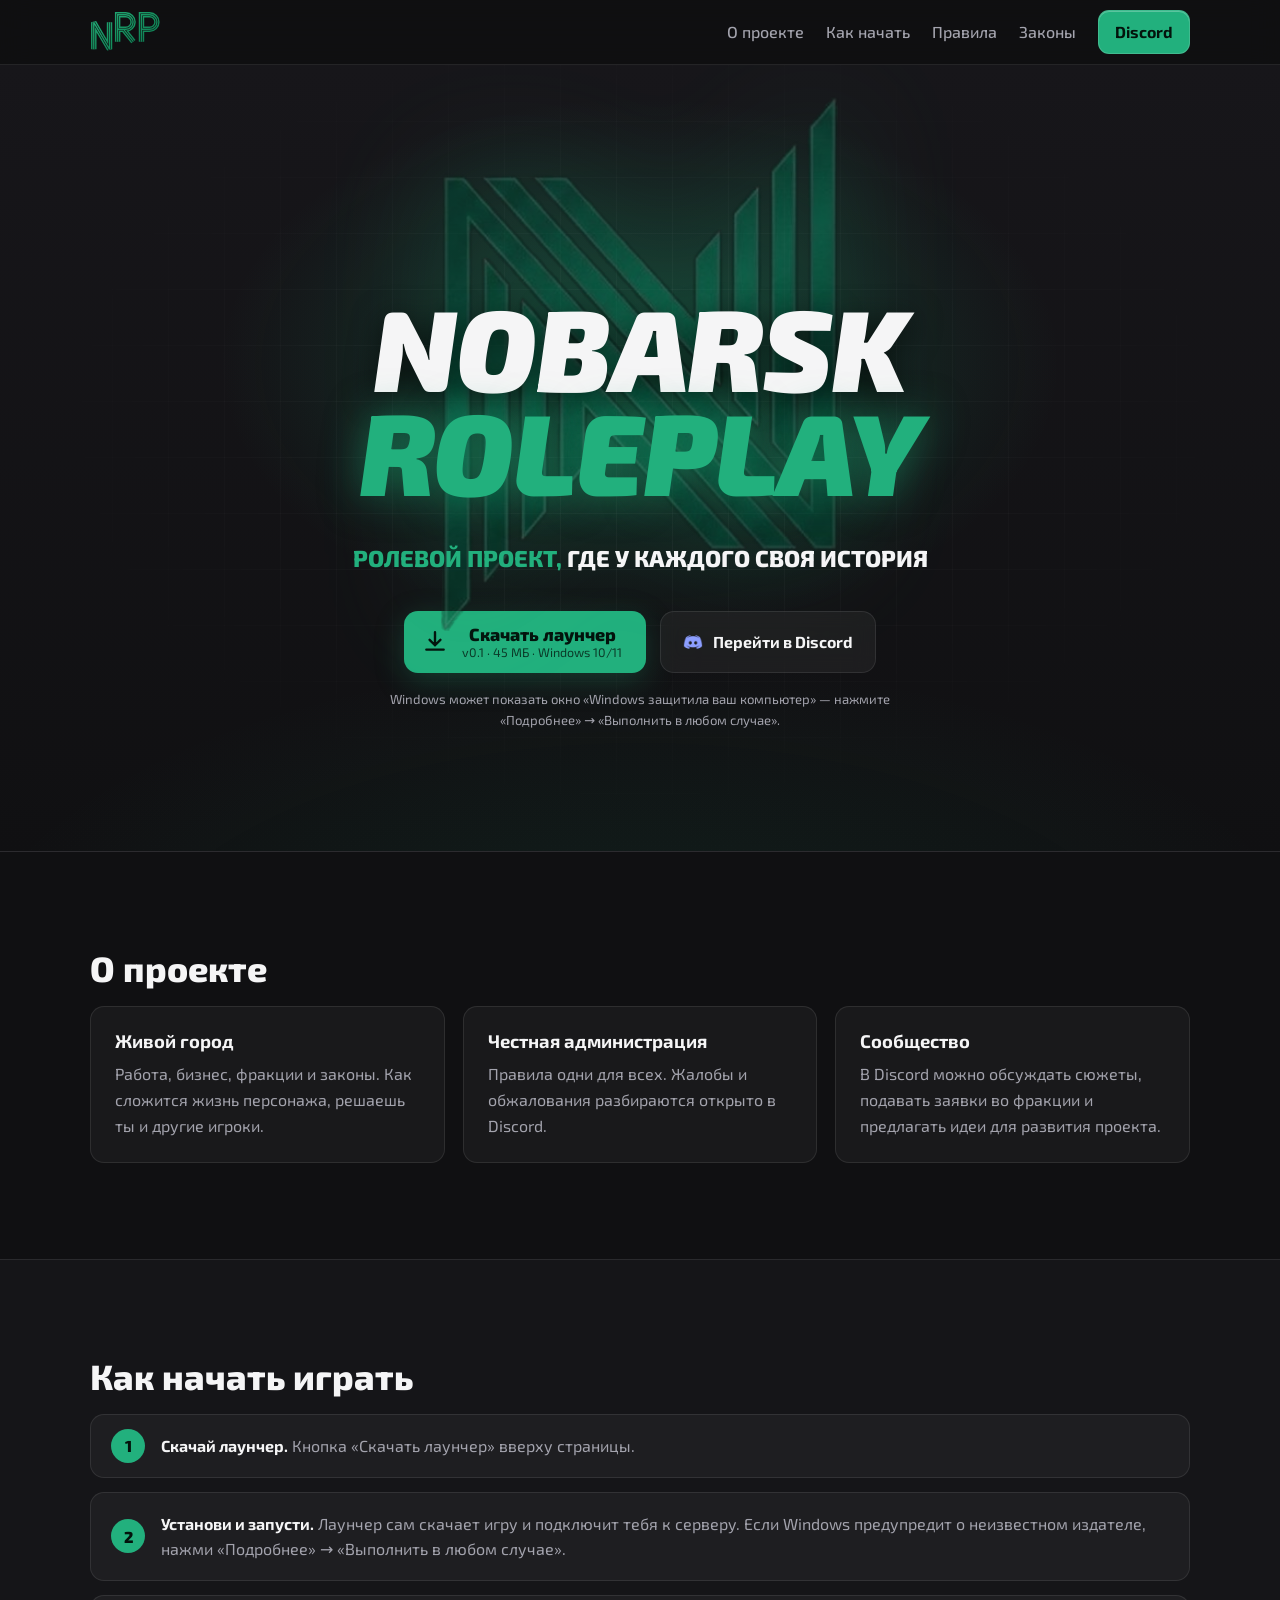
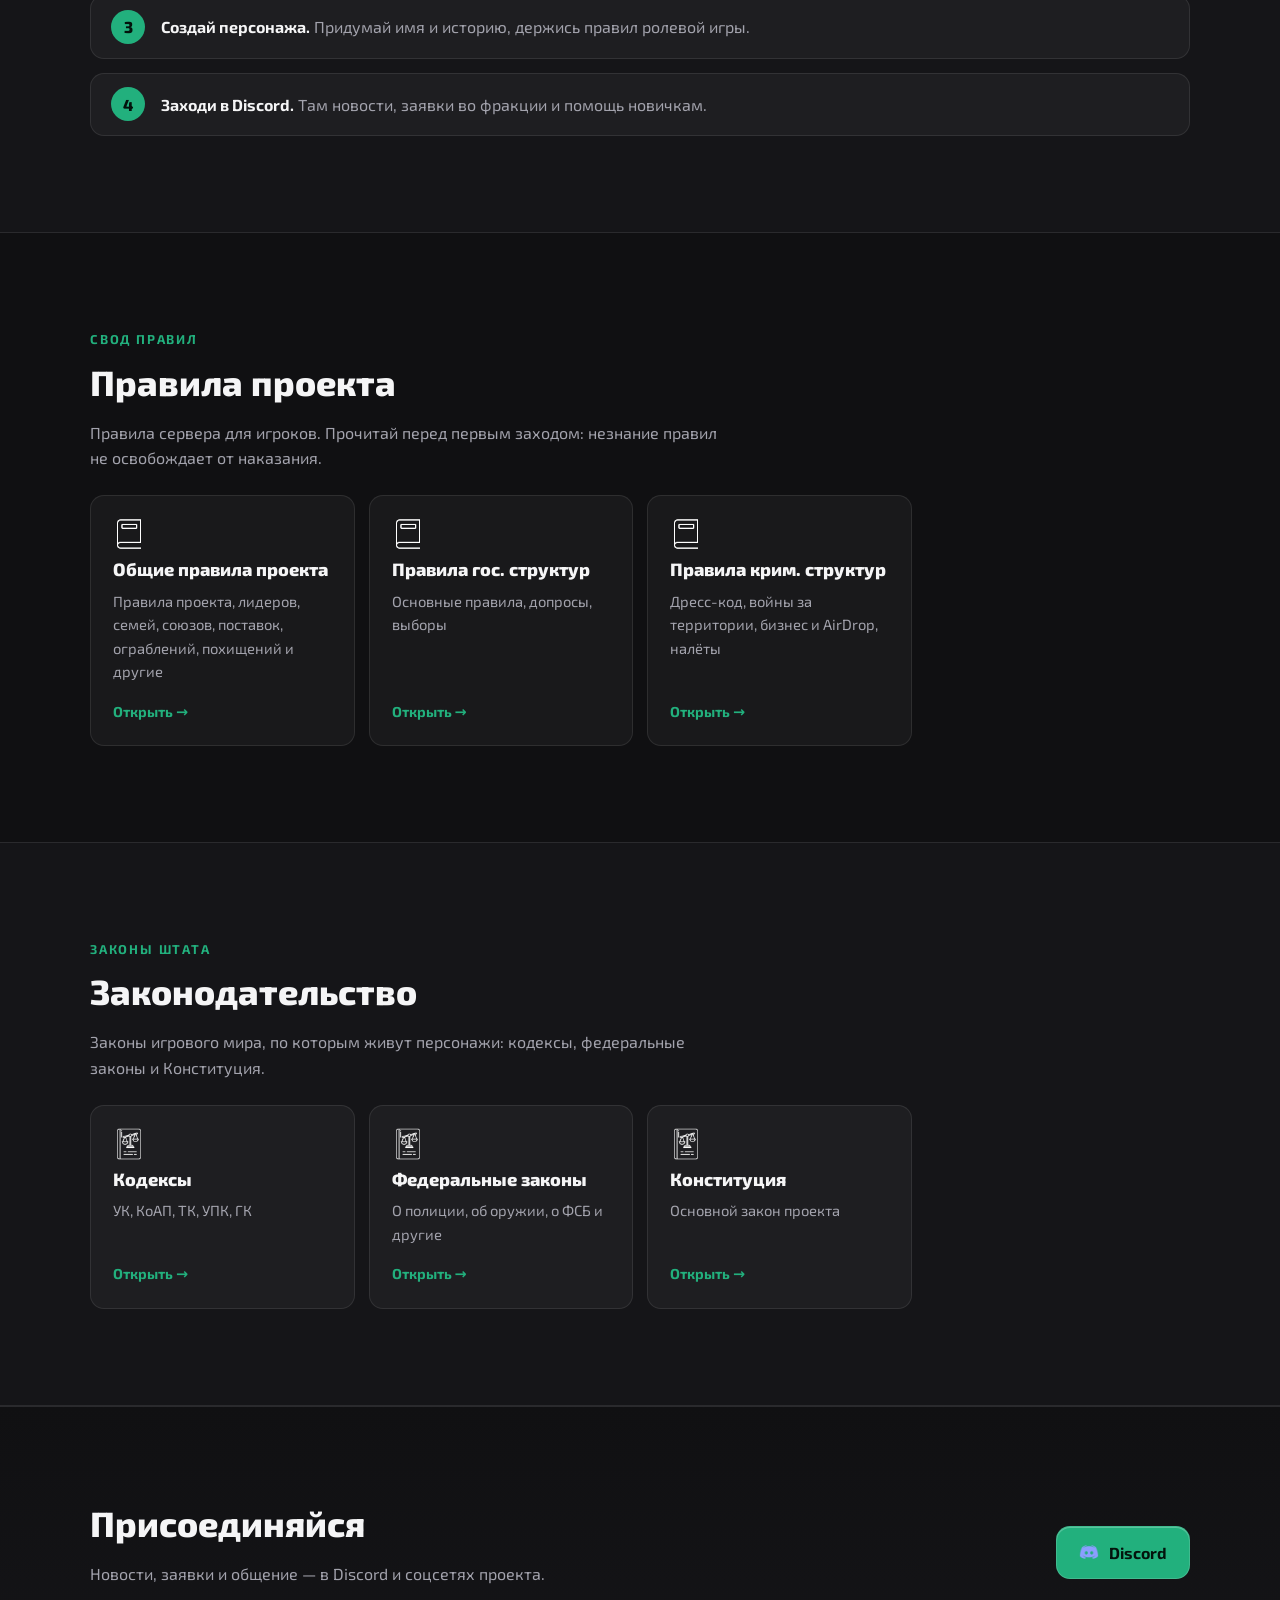
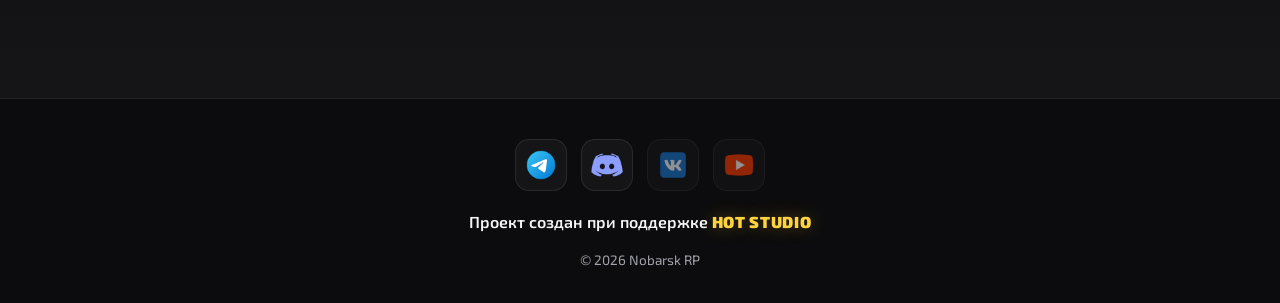
==== commit f51fff7d: "Enable launcher download from GitHub Releases - Launcher button links to the latest release asset   " ====
--- a/index.html
+++ b/index.html
@@ -5,12 +5,12 @@
   <meta name="viewport" content="width=device-width, initial-scale=1">
   <title>Nobarsk RP</title>
   <meta name="description" content="Nobarsk RP — ролевой проект. Правила, законы, как начать играть, Discord и сообщество.">
-  <link rel="icon" type="image/png" href="img/favicon.png">
+  <link rel="icon" type="image/png" href="img/favicon.png?v=3">
   <link rel="preconnect" href="https://fonts.googleapis.com">
   <link rel="preconnect" href="https://fonts.gstatic.com" crossorigin>
   <link href="https://fonts.googleapis.com/css2?family=Exo+2:ital,wght@0,400;0,500;0,600;0,700;0,800;0,900;1,800;1,900&display=swap" rel="stylesheet">
-  <link rel="stylesheet" href="styles.css">
-  <script src="config.js"></script>
+  <link rel="stylesheet" href="styles.css?v=3">
+  <script src="config.js?v=3"></script>
 </head>
 <body>
   <header class="nav">
@@ -44,6 +44,7 @@
           </a>
           <a class="btn btn--ghost" data-link="discord" href="#"><img src="img/discord.png" alt="" class="btn__ico">Перейти в Discord</a>
         </div>
+        <p class="hero__hint" id="launcherHint">Windows может показать окно «Windows защитила ваш компьютер» — нажмите «Подробнее» → «Выполнить в любом случае».</p>
       </div>
     </section>
 
@@ -72,7 +73,7 @@
         <h2>Как начать играть</h2>
         <ol class="steps">
           <li><strong>Скачай лаунчер.</strong> Кнопка «Скачать лаунчер» вверху страницы.</li>
-          <li><strong>Установи и запусти.</strong> Лаунчер сам скачает игру и подключит тебя к серверу.</li>
+          <li><strong>Установи и запусти.</strong> Лаунчер сам скачает игру и подключит тебя к серверу. Если Windows предупредит о неизвестном издателе, нажми «Подробнее» → «Выполнить в любом случае».</li>
           <li><strong>Создай персонажа.</strong> Придумай имя и историю, держись правил ролевой игры.</li>
           <li><strong>Заходи в Discord.</strong> Там новости, заявки во фракции и помощь новичкам.</li>
         </ol>
@@ -120,6 +121,6 @@
 
   <footer class="footer" id="site-footer"></footer>
 
-  <script src="script.js"></script>
+  <script src="script.js?v=3"></script>
 </body>
 </html>
--- a/styles.css
+++ b/styles.css
@@ -97,6 +97,7 @@
   color: var(--text); max-width: 640px; margin: 0 auto 38px; line-height: 1.25;
 }
 .hero__lead .accent { color: var(--accent); }
+.hero__hint { margin: 16px auto 0; max-width: 520px; font-size: .82rem; color: var(--muted); position: relative; z-index: 1; }
 .hero__actions { display: flex; flex-wrap: wrap; gap: 14px; align-items: stretch; justify-content: center; }
 
 .download {
